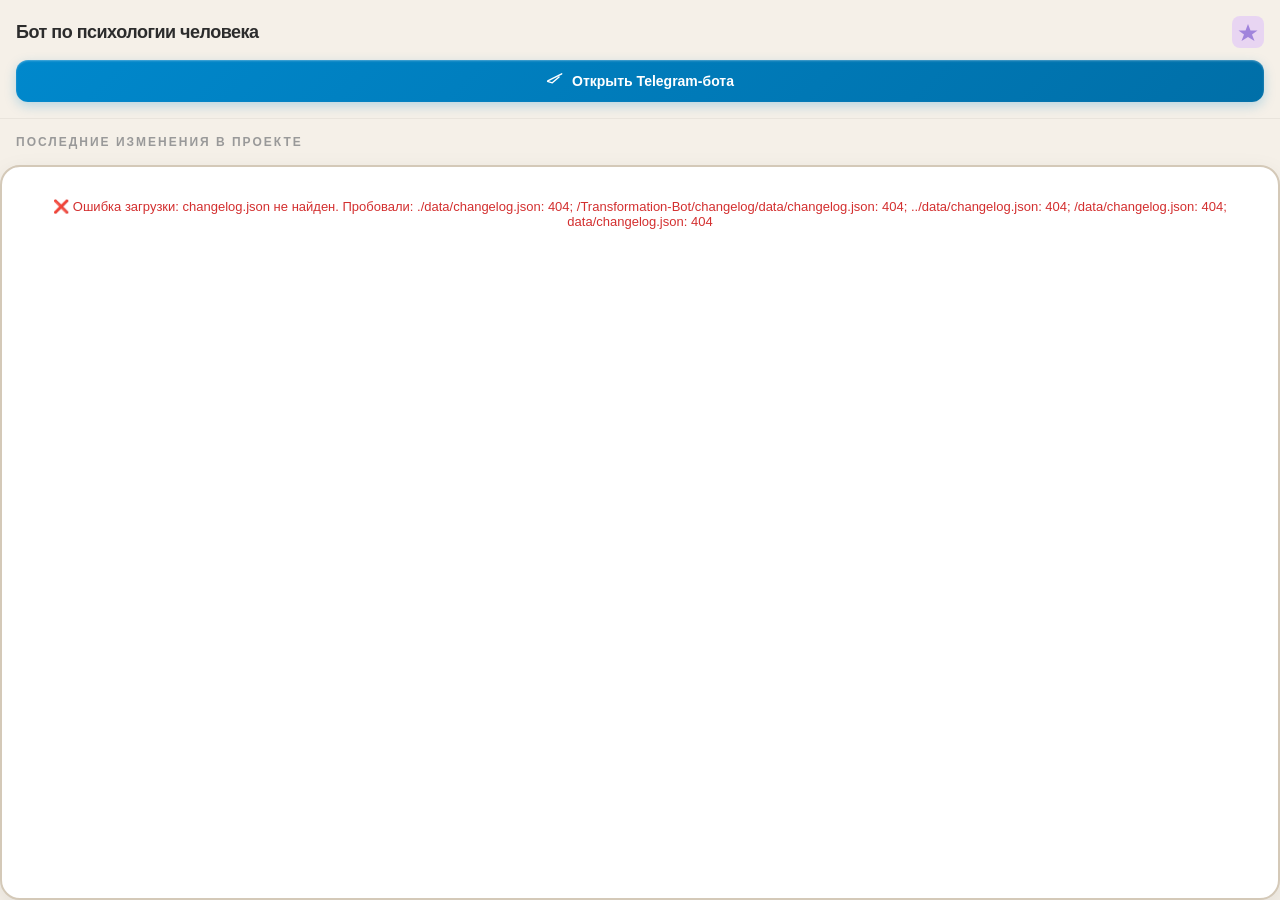
==== index.html @ a9ee8edc "Move changelog files to root for GitHub Pages" ====
<!DOCTYPE html>
<html lang="ru">
<head>
    <meta charset="UTF-8">
    <meta name="viewport" content="width=device-width, initial-scale=1.0">
    <title>Changelog — Бот по психологии человека</title>
    <link rel="stylesheet" href="styles.css">
</head>
<body>
    <div class="page-wrapper">
        <!-- Header -->
        <header class="header">
            <div class="header-top">
                <h1 class="title">Бот по психологии человека</h1>
                <svg class="header-logo" width="32" height="32" viewBox="0 0 32 32" fill="none" xmlns="http://www.w3.org/2000/svg">
                    <rect width="32" height="32" rx="8" fill="#E8D5F2"/>
                    <path d="M16 8L18.5 14.5H25.5L20 18.5L22.5 25L16 21L9.5 25L12 18.5L6.5 14.5H13.5L16 8Z" fill="#A084DC"/>
                </svg>
            </div>

            <a href="https://t.me/your_bot" class="telegram-button">
                <svg class="telegram-icon" width="20" height="20" viewBox="0 0 20 20" fill="none" xmlns="http://www.w3.org/2000/svg">
                    <path d="M17.5 2L2.5 9.5C1.5 10 1.5 10.5 2.5 10.8L7 12L14.5 5.5" stroke="white" stroke-width="1.5" stroke-linecap="round" stroke-linejoin="round" fill="none"/>
                </svg>
                Открыть Telegram-бота
            </a>
        </header>

        <!-- Main content -->
        <main class="main-content">
            <div class="changelog-header">
                <h2>ПОСЛЕДНИЕ ИЗМЕНЕНИЯ В ПРОЕКТЕ</h2>
            </div>

            <div class="changelog-container">
                <div class="cards-scroll" id="cardsScroll">
                    <!-- Карточки будут загружены здесь -->
                </div>
            </div>
        </main>
    </div>

    <script src="script.js"></script>
</body>
</html>
---- styles.css ----
/* === RESET === */
* {
    margin: 0;
    padding: 0;
    box-sizing: border-box;
}

/* === FONT & BASE === */
:root {
    --font-family: 'Space Grotesk', -apple-system, BlinkMacSystemFont, 'Segoe UI', sans-serif;
    --bg-cream: #F5F0E8;
    --text-dark: #2C2C2C;
    --border-color: #D4C9B8;

    /* Card colors */
    --yellow: #FFF9E6;
    --green: #E8F5E8;
    --blue: #E8F0F9;
    --purple: #F0E8F5;
    --red: #F9E8E8;
    --orange: #F9ECE8;

    /* Soft 3D colors */
    --yellow-dark: #F4D76F;
    --green-dark: #7BC97B;
    --blue-dark: #6BA3D4;
}

html, body {
    width: 100%;
    height: 100%;
    font-family: var(--font-family);
}

body {
    background-color: var(--bg-cream);
    color: var(--text-dark);
    overflow: hidden;
    display: flex;
    flex-direction: column;
}

/* === PAGE WRAPPER === */
.page-wrapper {
    width: 100%;
    height: 100%;
    display: flex;
    flex-direction: column;
    overflow: hidden;
    padding: 0;
}

/* === HEADER === */
.header {
    padding: 16px 16px;
    flex-shrink: 0;
    background-color: var(--bg-cream);
    border-bottom: 1px solid rgba(0, 0, 0, 0.05);
}

.header-top {
    display: flex;
    justify-content: space-between;
    align-items: center;
    margin-bottom: 12px;
}

.title {
    font-size: 18px;
    font-weight: 700;
    color: var(--text-dark);
    letter-spacing: -0.5px;
}

.header-logo {
    flex-shrink: 0;
}

.telegram-button {
    display: flex;
    align-items: center;
    justify-content: center;
    gap: 8px;
    width: 100%;
    padding: 12px 16px;
    background: linear-gradient(135deg, #0088CC 0%, #006FA8 100%);
    color: white;
    text-decoration: none;
    border-radius: 12px;
    font-size: 14px;
    font-weight: 600;
    border: 0;
    cursor: pointer;
    transition: all 0.2s ease;
    box-shadow: 0 4px 12px rgba(0, 136, 204, 0.25),
                inset 0 1px 2px rgba(255, 255, 255, 0.3);
}

.telegram-button:active {
    transform: translateY(1px);
    box-shadow: 0 2px 6px rgba(0, 136, 204, 0.25),
                inset 0 1px 2px rgba(255, 255, 255, 0.3);
}

.telegram-icon {
    width: 18px;
    height: 18px;
}

/* === MAIN CONTENT === */
.main-content {
    flex: 1;
    display: flex;
    flex-direction: column;
    min-height: 0;
    overflow: hidden;
    padding: 0;
}

/* === CHANGELOG HEADER === */
.changelog-header {
    padding: 16px;
    flex-shrink: 0;
}

.changelog-header h2 {
    font-size: 12px;
    font-weight: 700;
    letter-spacing: 2px;
    color: #999;
    text-transform: uppercase;
    margin: 0;
}

/* === CHANGELOG CONTAINER === */
.changelog-container {
    flex: 1;
    display: flex;
    flex-direction: column;
    min-height: 0;
    padding: 0 12px 16px 12px;
}

.changelog-container {
    background-color: white;
    border: 2px solid var(--border-color);
    border-radius: 20px;
    overflow: hidden;
    box-shadow: 0 8px 24px rgba(0, 0, 0, 0.08);
    display: flex;
    flex-direction: column;
}

/* === CARDS SCROLL === */
.cards-scroll {
    flex: 1;
    overflow-y: auto;
    overflow-x: hidden;
    padding: 12px;
    display: flex;
    flex-direction: column;
    gap: 12px;

    /* Custom scrollbar */
    scrollbar-width: thin;
    scrollbar-color: #DDD transparent;
}

.cards-scroll::-webkit-scrollbar {
    width: 6px;
}

.cards-scroll::-webkit-scrollbar-track {
    background: transparent;
}

.cards-scroll::-webkit-scrollbar-thumb {
    background-color: #DDD;
    border-radius: 3px;
    border: 2px solid transparent;
    background-clip: content-box;
}

/* === CARD === */
.card {
    flex-shrink: 0;
    height: auto;
    padding: 12px;
    border-radius: 16px;
    display: flex;
    gap: 12px;
    align-items: flex-start;
    transition: all 0.2s ease;
    box-shadow: 0 4px 12px rgba(0, 0, 0, 0.08);
    border: 1px solid rgba(0, 0, 0, 0.05);
}

.card:active {
    transform: scale(0.98);
}

/* Card color variations */
.card.interface {
    background-color: var(--yellow);
    border-color: var(--yellow-dark);
}

.card.admin {
    background-color: var(--purple);
}

.card.logic {
    background-color: var(--green);
}

.card.bug {
    background-color: var(--red);
}

.card.architecture {
    background-color: var(--blue);
}

.card.optimization {
    background-color: var(--orange);
}

/* === CARD ICON === */
.card-icon {
    width: 40px;
    height: 40px;
    border-radius: 12px;
    display: flex;
    align-items: center;
    justify-content: center;
    font-size: 20px;
    flex-shrink: 0;
    background: rgba(255, 255, 255, 0.6);
}

.card.interface .card-icon {
    background-color: rgba(244, 215, 111, 0.4);
}

.card.logic .card-icon {
    background-color: rgba(123, 201, 123, 0.4);
}

.card.bug .card-icon {
    background-color: rgba(220, 100, 100, 0.4);
}

.card.architecture .card-icon {
    background-color: rgba(107, 163, 212, 0.4);
}

/* === CARD CONTENT === */
.card-content {
    flex: 1;
    display: flex;
    flex-direction: column;
    gap: 4px;
    min-width: 0;
}

.card-date {
    font-size: 12px;
    font-weight: 600;
    color: #666;
    letter-spacing: 0.5px;
}

.card-text {
    font-size: 14px;
    font-weight: 500;
    color: var(--text-dark);
    line-height: 1.4;
    word-wrap: break-word;
}

.card-changes {
    font-size: 13px;
    color: #444;
    line-height: 1.5;
    list-style: none;
    margin-top: 4px;
}

.card-changes li {
    margin-bottom: 4px;
    padding-left: 12px;
    position: relative;
}

.card-changes li:before {
    content: '•';
    position: absolute;
    left: 0;
    color: #999;
    font-weight: bold;
}

/* === LOADING STATE === */
.loading {
    text-align: center;
    padding: 40px 20px;
    color: #999;
    font-size: 14px;
}

.error {
    text-align: center;
    padding: 20px;
    color: #D32F2F;
    font-size: 13px;
}

/* === MOBILE OPTIMIZATION === */
@media (max-width: 480px) {
    .title {
        font-size: 16px;
    }

    .telegram-button {
        font-size: 13px;
        padding: 10px 14px;
    }

    .card {
        padding: 10px;
        gap: 10px;
    }

    .card-icon {
        width: 36px;
        height: 36px;
        font-size: 18px;
    }
}

/* === SCROLLBAR BEHAVIOR === */
::-webkit-scrollbar {
    width: 6px;
}

::-webkit-scrollbar-track {
    background: transparent;
}

::-webkit-scrollbar-thumb {
    background: #CCC;
    border-radius: 3px;
}

::-webkit-scrollbar-thumb:hover {
    background: #AAA;
}
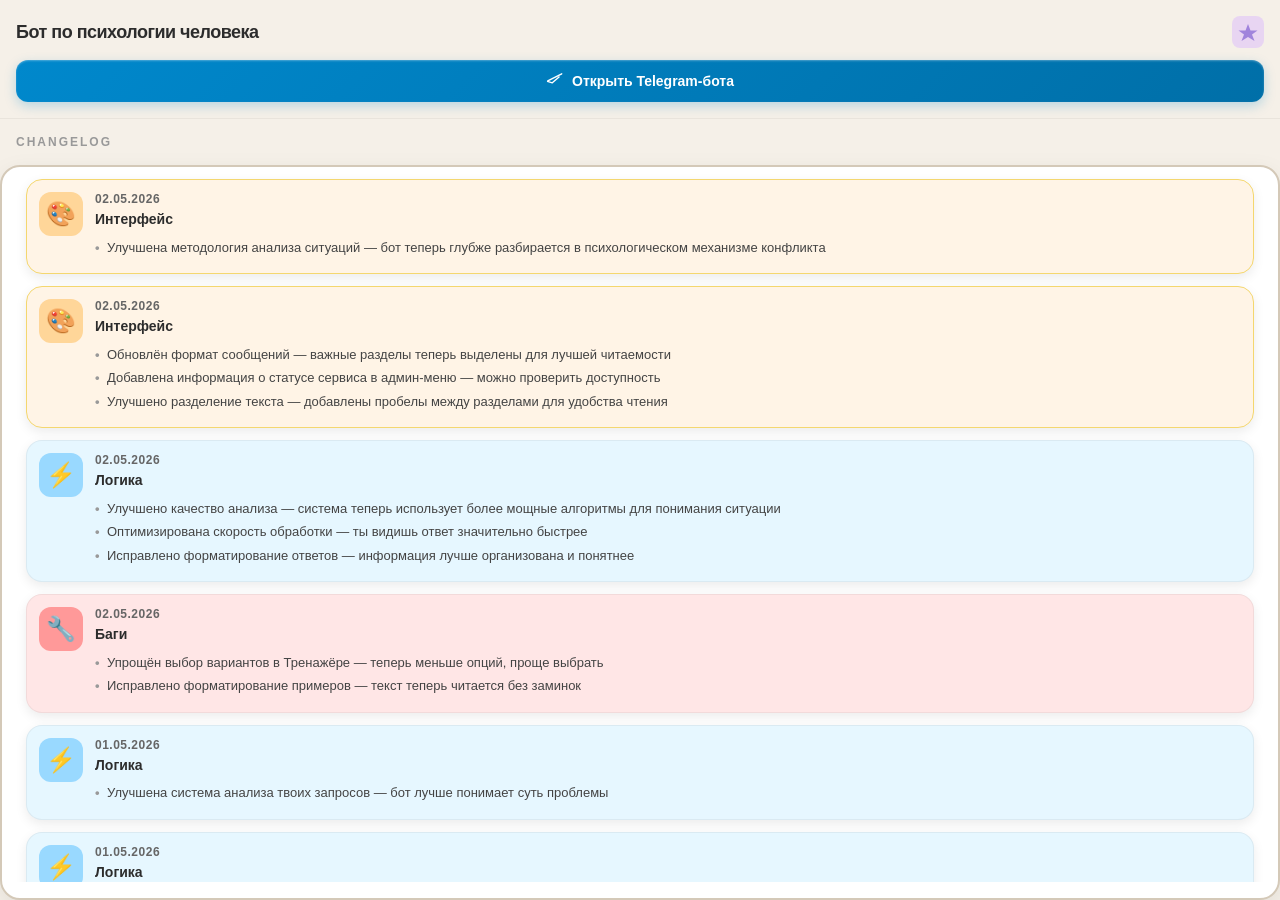
==== commit 7f78797e: "Fix: Sync changelog and update website structure" ====
--- a/index.html
+++ b/index.html
@@ -18,7 +18,7 @@
                 </svg>
             </div>
 
-            <a href="https://t.me/your_bot" class="telegram-button">
+            <a href="https://t.me/arsenosoznannost_bot" class="telegram-button" target="_blank">
                 <svg class="telegram-icon" width="20" height="20" viewBox="0 0 20 20" fill="none" xmlns="http://www.w3.org/2000/svg">
                     <path d="M17.5 2L2.5 9.5C1.5 10 1.5 10.5 2.5 10.8L7 12L14.5 5.5" stroke="white" stroke-width="1.5" stroke-linecap="round" stroke-linejoin="round" fill="none"/>
                 </svg>
@@ -29,7 +29,7 @@
         <!-- Main content -->
         <main class="main-content">
             <div class="changelog-header">
-                <h2>ПОСЛЕДНИЕ ИЗМЕНЕНИЯ В ПРОЕКТЕ</h2>
+                <h2>CHANGELOG</h2>
             </div>
 
             <div class="changelog-container">
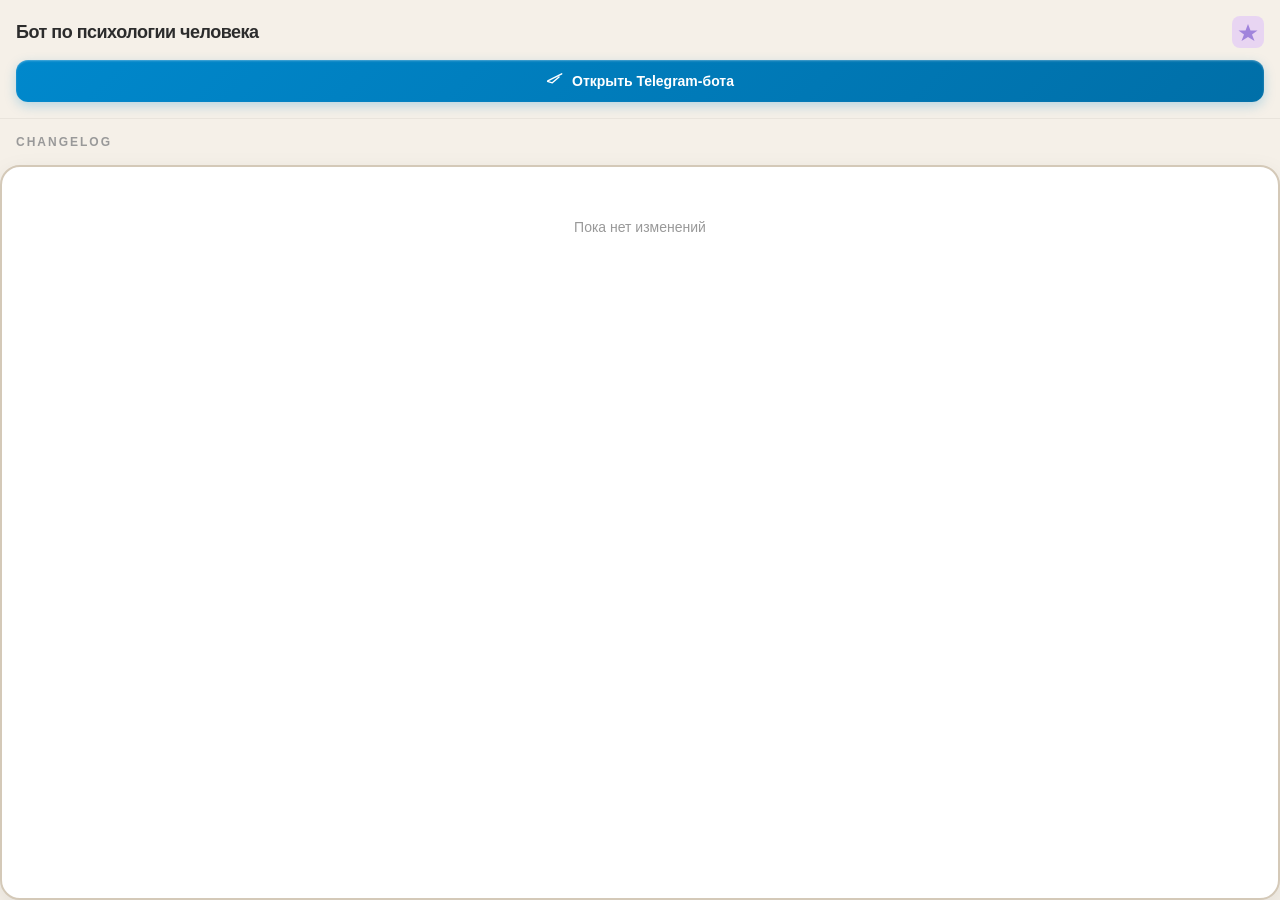
==== commit 6f4d84b6: "Fix changelog caching: add cache-busting, meta tags, and auto git push - script.js: add ?t=Date.now(" ====
--- a/index.html
+++ b/index.html
@@ -3,6 +3,9 @@
 <head>
     <meta charset="UTF-8">
     <meta name="viewport" content="width=device-width, initial-scale=1.0">
+    <meta http-equiv="Cache-Control" content="no-cache, no-store, must-revalidate">
+    <meta http-equiv="Pragma" content="no-cache">
+    <meta http-equiv="Expires" content="0">
     <title>Changelog — Бот по психологии человека</title>
     <link rel="stylesheet" href="styles.css">
 </head>
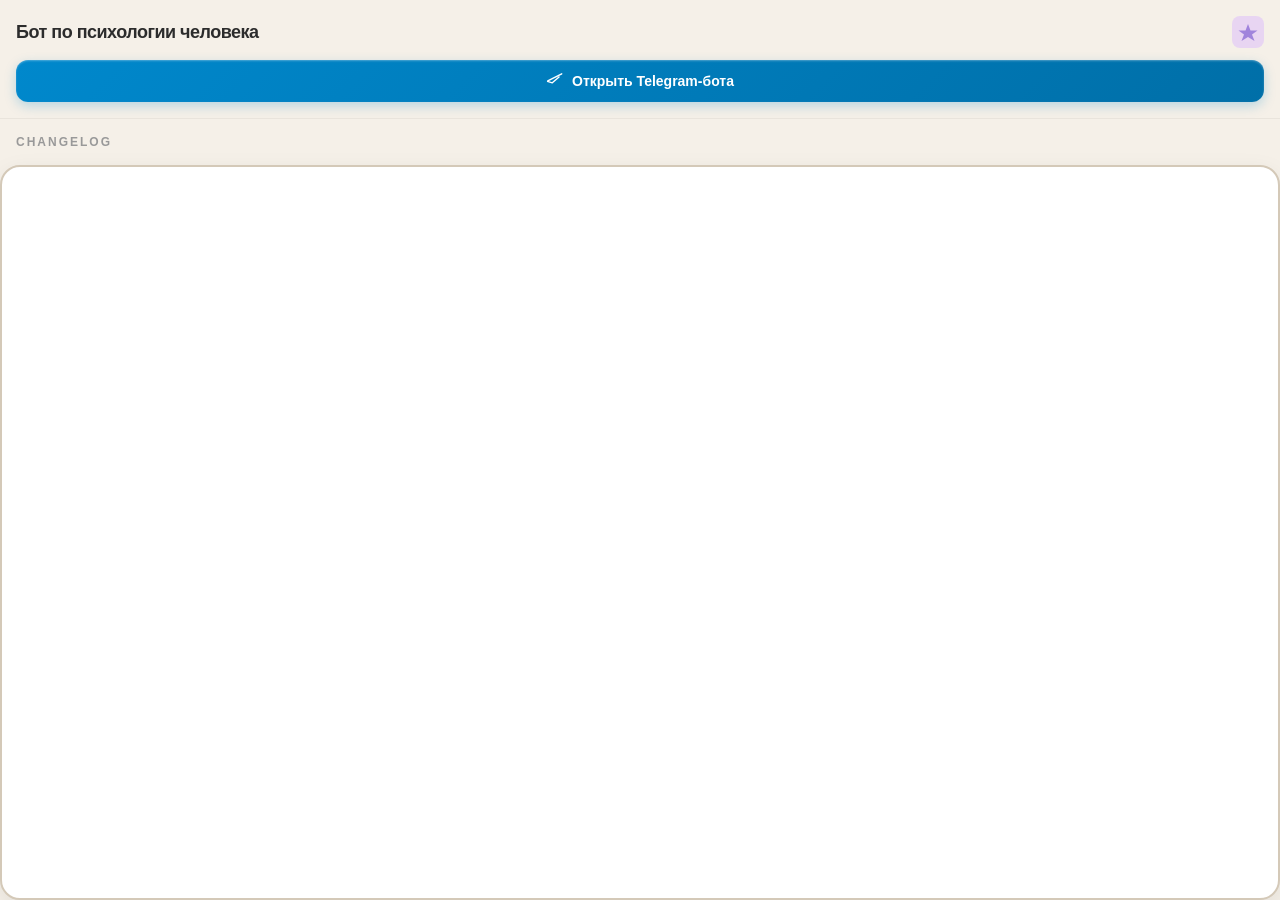
==== commit 8124c767: "Update index.html: use new script file to bypass cache [2026-05-03T07:56:42.351595]" ====
--- a/index.html
+++ b/index.html
@@ -43,6 +43,6 @@
         </main>
     </div>
 
-    <script src="script.js"></script>
+    <script src="script-v2.js"></script>
 </body>
 </html>
